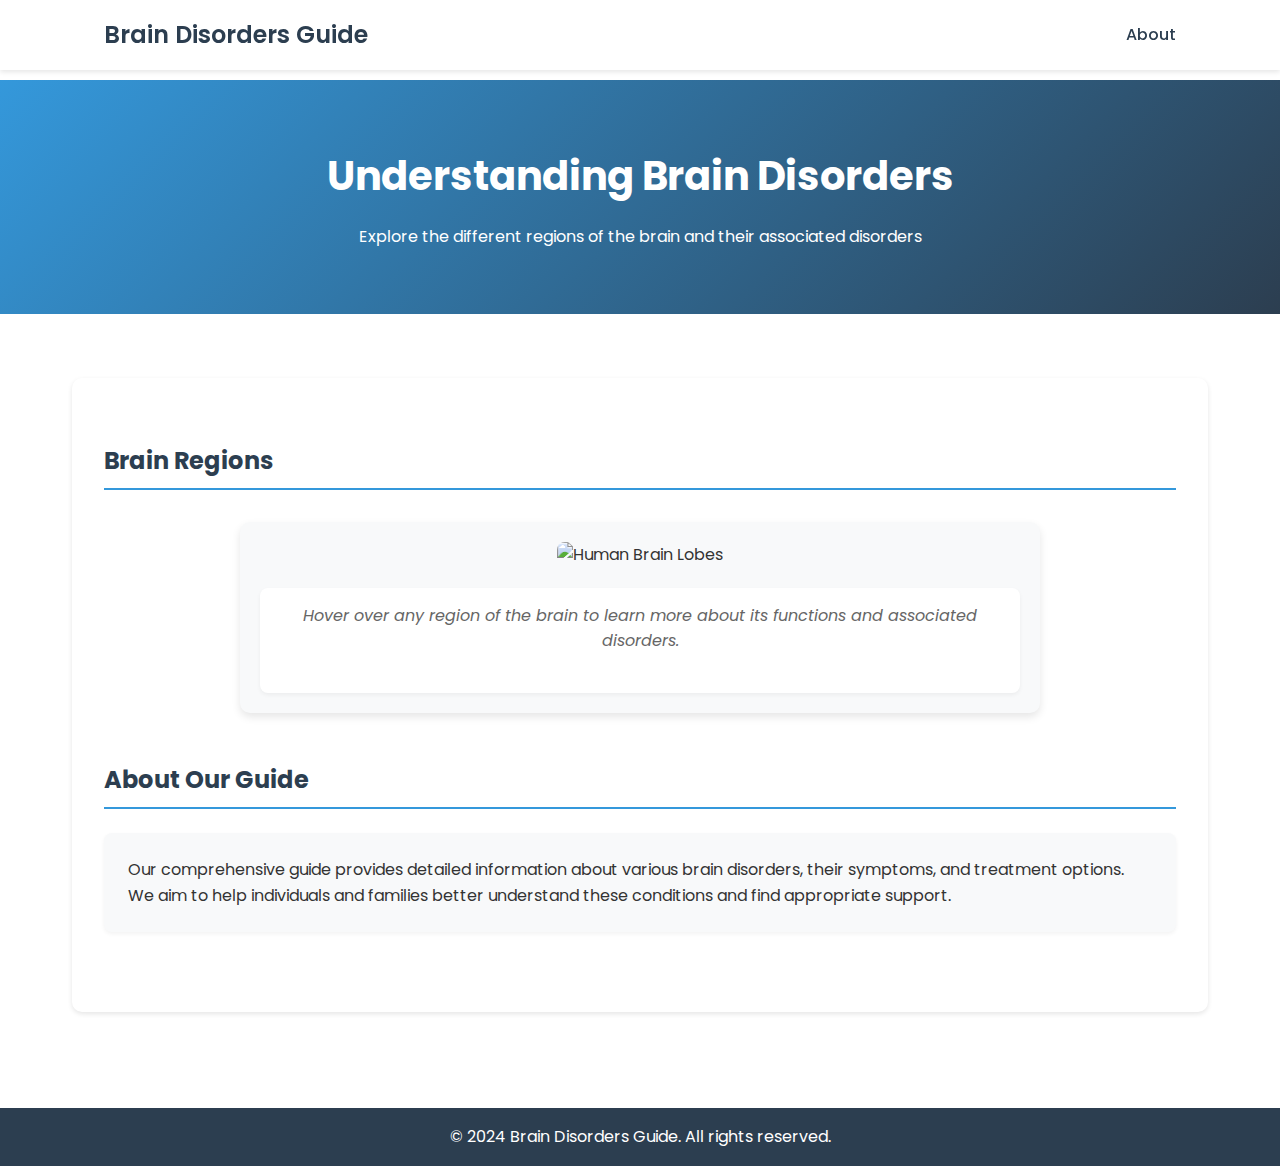
==== index.html @ 3970ced7 "Add files via upload" ====
<!DOCTYPE html>
<html lang="en">
<head>
    <meta charset="UTF-8">
    <meta name="viewport" content="width=device-width, initial-scale=1.0">
    <title>Brain Disorders Guide</title>
    <link rel="stylesheet" href="styles.css">
    <link href="https://fonts.googleapis.com/css2?family=Poppins:wght@300;400;500;600&display=swap" rel="stylesheet">
</head>
<body>
    <header>
        <nav>
            <div class="logo">Brain Disorders Guide</div>
            <ul class="nav-links">
                <li><a href="#about">About</a></li>
            </ul>
        </nav>
    </header>

    <main>
        <section class="hero fade-in">
            <h1>Understanding Brain Disorders</h1>
            <p>Explore the different regions of the brain and their associated disorders</p>
        </section>

        <section class="content">
            <div class="container">
                <div class="info-section fade-in">
                    <h2>Brain Regions</h2>
                    <div class="brain-container">
                        <img src="images/brain.png" alt="Human Brain Lobes" class="brain-image" usemap="#brainmap">
                        <map name="brainmap">
                            <area target="" alt="Frontal Lobe" title="Frontal Lobe" href="frontal.html" coords="33,144,316,29,273,20,201,31,114,64,62,100,42,125,274,59,84,307,56,295,32,274,22,232,15,189,39,126,38,129,314,30,275,56,277,84,245,192,186,222,164,262,140,301,99,307,62,302" shape="poly">
                            <area target="" alt="Parietal Lobe" title="Parietal Lobe" href="parietal.html" coords="325,26,364,29,425,51,459,82,480,95,503,130,459,192,318,169,270,185,250,185,275,89,278,55" shape="poly">
                            <area target="" alt="Temporal Lobe" title="Temporal Lobe" href="temporal.html" coords="276,184,316,168,465,192,471,219,444,262,424,279,395,300,323,307,281,327,258,346,213,354,184,345,143,303,179,230,212,207" shape="poly">
                            <area target="" alt="Occipital Lobe" title="Occipital Lobe" href="occipital.html" coords="509,225,509,194,536,186,548,201,545,229,539,264,511,283,472,286,439,289,420,282,470,225,466,183,485,155,510,137,524,162,536,182" shape="poly">
                        </map>
                        <div class="lobe-info">
                            <p>Hover over any region of the brain to learn more about its functions and associated disorders.</p>
                        </div>
                    </div>
                </div>

                <div class="info-section fade-in">
                    <h2>About Our Guide</h2>
                    <div class="info-card slide-in-right">
                        <p>Our comprehensive guide provides detailed information about various brain disorders, their symptoms, and treatment options. We aim to help individuals and families better understand these conditions and find appropriate support.</p>
                    </div>
                </div>
            </div>
        </section>
    </main>

    <footer>
        <p>&copy; 2024 Brain Disorders Guide. All rights reserved.</p>
    </footer>

    <script src="script.js"></script>
</body>
</html>
---- styles.css ----
* {
    margin: 0;
    padding: 0;
    box-sizing: border-box;
}

body {
    font-family: 'Poppins', sans-serif;
    line-height: 1.6;
    color: #333;
}

header {
    background-color: #fff;
    box-shadow: 0 2px 5px rgba(0,0,0,0.1);
    position: fixed;
    width: 100%;
    top: 0;
    z-index: 1000;
}

nav {
    display: flex;
    justify-content: space-between;
    align-items: center;
    padding: 1rem 5%;
    max-width: 1200px;
    margin: 0 auto;
}

.logo {
    font-size: 1.5rem;
    font-weight: 600;
    color: #2c3e50;
}

.nav-links {
    display: flex;
    list-style: none;
    gap: 2rem;
}

.nav-links a {
    text-decoration: none;
    color: #2c3e50;
    font-weight: 500;
    transition: color 0.3s ease;
}

.nav-links a:hover {
    color: #3498db;
}

main {
    margin-top: 80px;
}

.hero {
    background: linear-gradient(135deg, #3498db, #2c3e50);
    color: white;
    text-align: center;
    padding: 4rem 2rem;
}

.hero h1 {
    font-size: 2.5rem;
    margin-bottom: 1rem;
}

.brain-lobes {
    padding: 4rem 2rem;
    max-width: 1200px;
    margin: 0 auto;
}

.brain-lobes h2 {
    text-align: center;
    margin-bottom: 2rem;
    color: #2c3e50;
}

.brain-container {
    position: relative;
    max-width: 800px;
    margin: 2rem auto;
    text-align: center;
    padding: 20px;
    background-color: #f8f9fa;
    border-radius: 10px;
    box-shadow: 0 4px 8px rgba(0, 0, 0, 0.1);
}

.brain-image {
    max-width: 100%;
    height: auto;
    cursor: pointer;
    border-radius: 8px;
    transition: transform 0.3s ease;
}

.brain-image:hover {
    transform: scale(1.02);
}

area {
    cursor: pointer;
    outline: none;
}

area:hover {
    opacity: 0.7;
}

.lobe-info {
    margin-top: 20px;
    padding: 15px;
    background-color: #fff;
    border-radius: 8px;
    box-shadow: 0 2px 4px rgba(0, 0, 0, 0.05);
}

.lobe-info p {
    margin: 0;
    color: #666;
    font-style: italic;
}

.lobe-links {
    display: none;
}

.about, .contact {
    padding: 4rem 2rem;
    max-width: 800px;
    margin: 0 auto;
}

.about h2, .contact h2 {
    text-align: center;
    margin-bottom: 2rem;
    color: #2c3e50;
}

#contact-form {
    display: flex;
    flex-direction: column;
    gap: 1rem;
}

#contact-form input,
#contact-form textarea {
    padding: 0.8rem;
    border: 1px solid #ddd;
    border-radius: 5px;
    font-family: inherit;
}

#contact-form textarea {
    height: 150px;
    resize: vertical;
}

#contact-form button {
    background-color: #3498db;
    color: white;
    padding: 1rem;
    border: none;
    border-radius: 5px;
    cursor: pointer;
    font-weight: 500;
    transition: background-color 0.3s ease;
}

#contact-form button:hover {
    background-color: #2980b9;
}

footer {
    background-color: #2c3e50;
    color: white;
    text-align: center;
    padding: 1rem;
    margin-top: 2rem;
}

@media (max-width: 768px) {
    .nav-links {
        display: none;
    }
    
    .hero h1 {
        font-size: 2rem;
    }
    
    .lobe-links {
        position: static;
        flex-direction: column;
        gap: 1rem;
        margin-top: 2rem;
    }
}

/* Additional styles for specific pages */
.content {
    padding: 4rem 2rem;
    max-width: 1200px;
    margin: 0 auto;
}

.container {
    background-color: #fff;
    padding: 2rem;
    border-radius: 10px;
    box-shadow: 0 2px 5px rgba(0,0,0,0.1);
}

.container h2 {
    color: #2c3e50;
    margin: 2rem 0 1rem;
}

.container p {
    margin-bottom: 1.5rem;
}

.container ul {
    margin-left: 2rem;
    margin-bottom: 1.5rem;
}

.container li {
    margin-bottom: 0.5rem;
}

.disorders-grid {
    display: grid;
    grid-template-columns: repeat(auto-fit, minmax(300px, 1fr));
    gap: 2rem;
    margin: 2rem 0;
    justify-content: center;
}

.disorder-card {
    background: white;
    padding: 2rem;
    border-radius: 12px;
    box-shadow: 0 4px 20px rgba(0,0,0,0.1);
    transition: transform 0.3s ease, box-shadow 0.3s ease;
    width: 100%;
    max-width: 400px;
    margin: 0 auto;
    text-align: center;
}

.disorder-card:hover {
    transform: translateY(-5px);
    box-shadow: 0 6px 25px rgba(0,0,0,0.15);
}

.disorder-card h3 {
    color: #333;
    margin-bottom: 1rem;
    font-size: 1.5rem;
}

.disorder-logo {
    width: 100%;
    max-width: 150px;
    height: auto;
    margin: 1rem auto;
    display: block;
}

.disorder-card p {
    margin-bottom: 1rem;
    font-size: 0.9rem;
}

.disorder-card ul {
    margin-left: 1.5rem;
    margin-bottom: 0;
}

.disorder-card li {
    margin-bottom: 0.3rem;
    font-size: 0.9rem;
}

@media (max-width: 768px) {
    .container {
        padding: 1rem;
    }
    
    .disorders-grid {
        grid-template-columns: 1fr;
    }
    
    .disorder-card {
        max-width: 100%;
    }
}

.tooltip {
    position: fixed;
    background-color: rgba(52, 152, 219, 0.9);
    color: white;
    padding: 0.5rem 1rem;
    border-radius: 5px;
    font-size: 0.9rem;
    pointer-events: none;
    z-index: 1000;
    box-shadow: 0 2px 4px rgba(0,0,0,0.2);
    transition: opacity 0.3s ease;
}

.learn-more {
    display: inline-block;
    margin-top: 1rem;
    padding: 0.8rem 1.5rem;
    background-color: #4CAF50;
    color: white;
    text-decoration: none;
    border-radius: 6px;
    transition: background-color 0.3s ease;
}

.learn-more:hover {
    background-color: #45a049;
}

.characteristics-grid,
.treatment-grid {
    display: grid;
    grid-template-columns: repeat(auto-fit, minmax(250px, 1fr));
    gap: 2rem;
    margin: 2rem 0;
}

.characteristic-card,
.treatment-card {
    background-color: #f8f9fa;
    padding: 1.5rem;
    border-radius: 8px;
    box-shadow: 0 2px 4px rgba(0,0,0,0.05);
    transition: transform 0.3s ease;
}

.characteristic-card:hover,
.treatment-card:hover {
    transform: translateY(-5px);
}

.characteristic-card h3,
.treatment-card h3 {
    color: #3498db;
    margin-bottom: 1rem;
}

.resources {
    background-color: #f8f9fa;
    padding: 1.5rem;
    border-radius: 8px;
    margin-top: 2rem;
}

.resources ul {
    list-style: none;
    padding: 0;
}

.resources li {
    margin: 0.5rem 0;
}

.resources a {
    color: #3498db;
    text-decoration: none;
    transition: color 0.3s ease;
}

.resources a:hover {
    color: #2980b9;
}

.info-section {
    margin-bottom: 3rem;
}

.info-section h2 {
    color: #2c3e50;
    margin-bottom: 1.5rem;
    padding-bottom: 0.5rem;
    border-bottom: 2px solid #3498db;
}

.info-grid {
    display: grid;
    grid-template-columns: repeat(auto-fit, minmax(300px, 1fr));
    gap: 1.5rem;
}

.info-card {
    background-color: #f8f9fa;
    padding: 1.5rem;
    border-radius: 8px;
    box-shadow: 0 2px 4px rgba(0,0,0,0.05);
    transition: transform 0.3s ease;
}

.info-card:hover {
    transform: translateY(-5px);
}

.info-card h3 {
    color: #3498db;
    margin-bottom: 1rem;
    font-size: 1.2rem;
}

.info-card ul {
    list-style: none;
    padding: 0;
    margin: 0;
}

.info-card li {
    margin-bottom: 0.5rem;
    padding-left: 1.5rem;
    position: relative;
}

.info-card li:before {
    content: "•";
    color: #3498db;
    position: absolute;
    left: 0;
}

.info-card p {
    margin: 0;
    line-height: 1.6;
}

@media (max-width: 768px) {
    .info-grid {
        grid-template-columns: 1fr;
    }
}

/* Scroll Animation Styles */
.fade-in {
    opacity: 0;
    transform: translateY(20px);
    transition: opacity 0.6s ease-out, transform 0.6s ease-out;
}

.fade-in.visible {
    opacity: 1;
    transform: translateY(0);
}

.slide-in-left {
    opacity: 0;
    transform: translateX(-50px);
    transition: opacity 0.6s ease-out, transform 0.6s ease-out;
}

.slide-in-left.visible {
    opacity: 1;
    transform: translateX(0);
}

.slide-in-right {
    opacity: 0;
    transform: translateX(50px);
    transition: opacity 0.6s ease-out, transform 0.6s ease-out;
}

.slide-in-right.visible {
    opacity: 1;
    transform: translateX(0);
}

/* Add animation delay for staggered effects */
.delay-1 { transition-delay: 0.2s; }
.delay-2 { transition-delay: 0.4s; }
.delay-3 { transition-delay: 0.6s; }

/* Quiz Popup Styles */
.quiz-popup {
    display: none;
    position: fixed;
    bottom: 20px;
    right: 20px;
    background: white;
    padding: 2rem;
    border-radius: 12px;
    box-shadow: 0 4px 20px rgba(0,0,0,0.15);
    max-width: 500px;
    z-index: 1000;
    animation: slideIn 0.5s ease-out;
}

.quiz-popup.visible {
    display: block;
}

.quiz-popup h3 {
    color: #2c3e50;
    margin-bottom: 1.5rem;
    font-size: 1.5rem;
}

.quiz-popup p {
    color: #666;
    margin-bottom: 1.5rem;
    line-height: 1.6;
}

.quiz-popup button {
    background: #3498db;
    color: white;
    border: none;
    padding: 0.8rem 1.5rem;
    border-radius: 6px;
    cursor: pointer;
    font-size: 1rem;
    transition: background 0.3s ease;
}

.quiz-popup button:hover {
    background: #2980b9;
}

.quiz-popup .close-btn {
    position: absolute;
    top: 1rem;
    right: 1rem;
    background: none;
    border: none;
    font-size: 1.5rem;
    cursor: pointer;
    color: #666;
    padding: 0.5rem;
}

.quiz-popup .close-btn:hover {
    color: #2c3e50;
}

@keyframes slideIn {
    from {
        transform: translateX(100%);
        opacity: 0;
    }
    to {
        transform: translateX(0);
        opacity: 1;
    }
}

/* Quiz Modal Styles */
.quiz-modal {
    display: none;
    position: fixed;
    top: 0;
    left: 0;
    width: 100%;
    height: 100%;
    background: rgba(0,0,0,0.5);
    z-index: 1001;
    animation: fadeIn 0.3s ease-out;
}

.quiz-modal.visible {
    display: block;
}

.quiz-content {
    position: relative;
    background: white;
    width: 90%;
    max-width: 600px;
    margin: 2rem auto;
    padding: 2rem;
    border-radius: 12px;
    box-shadow: 0 4px 20px rgba(0,0,0,0.15);
    animation: slideUp 0.5s ease-out;
}

.quiz-content h2 {
    color: #2c3e50;
    margin-bottom: 1.5rem;
    text-align: center;
}

.question {
    margin-bottom: 2rem;
    padding: 1rem;
    background: #f8f9fa;
    border-radius: 8px;
}

.question h3 {
    color: #2c3e50;
    margin-bottom: 1rem;
}

.options {
    display: grid;
    gap: 1rem;
}

.option {
    padding: 1rem;
    background: white;
    border: 2px solid #e9ecef;
    border-radius: 6px;
    cursor: pointer;
    transition: all 0.3s ease;
}

.option:hover {
    border-color: #3498db;
    background: #f8f9fa;
}

.option.selected {
    border-color: #3498db;
    background: #e3f2fd;
}

.option.correct {
    border-color: #2ecc71;
    background: #e8f5e9;
}

.option.incorrect {
    border-color: #e74c3c;
    background: #fde8e8;
}

.explanation {
    margin-top: 1rem;
    padding: 1rem;
    background: #f8f9fa;
    border-radius: 6px;
    display: none;
}

.explanation.visible {
    display: block;
}

.quiz-controls {
    display: flex;
    justify-content: space-between;
    margin-top: 2rem;
}

.quiz-controls button {
    padding: 0.8rem 1.5rem;
    border: none;
    border-radius: 6px;
    cursor: pointer;
    font-size: 1rem;
    transition: background 0.3s ease;
}

.next-btn {
    background: #3498db;
    color: white;
}

.next-btn:hover {
    background: #2980b9;
}

.next-btn:disabled {
    background: #bdc3c7;
    cursor: not-allowed;
}

@keyframes fadeIn {
    from { opacity: 0; }
    to { opacity: 1; }
}

@keyframes slideUp {
    from {
        transform: translateY(50px);
        opacity: 0;
    }
    to {
        transform: translateY(0);
        opacity: 1;
    }
}

.quiz-thank-you {
    display: none;
    text-align: center;
    margin: 20px 0;
    padding: 15px;
    background-color: #f8f9fa;
    border-radius: 8px;
    color: #333;
}

.quiz-close {
    display: none;
    margin: 20px auto;
    padding: 10px 20px;
    background-color: #4CAF50;
    color: white;
    border: none;
    border-radius: 4px;
    cursor: pointer;
    font-size: 16px;
    transition: background-color 0.3s;
}

.quiz-close:hover {
    background-color: #45a049;
}

.quiz-results {
    display: none;
    text-align: center;
    margin: 20px 0;
}

.quiz-results h3 {
    color: #333;
    margin-bottom: 10px;
}

.quiz-results p {
    font-size: 18px;
    color: #666;
}
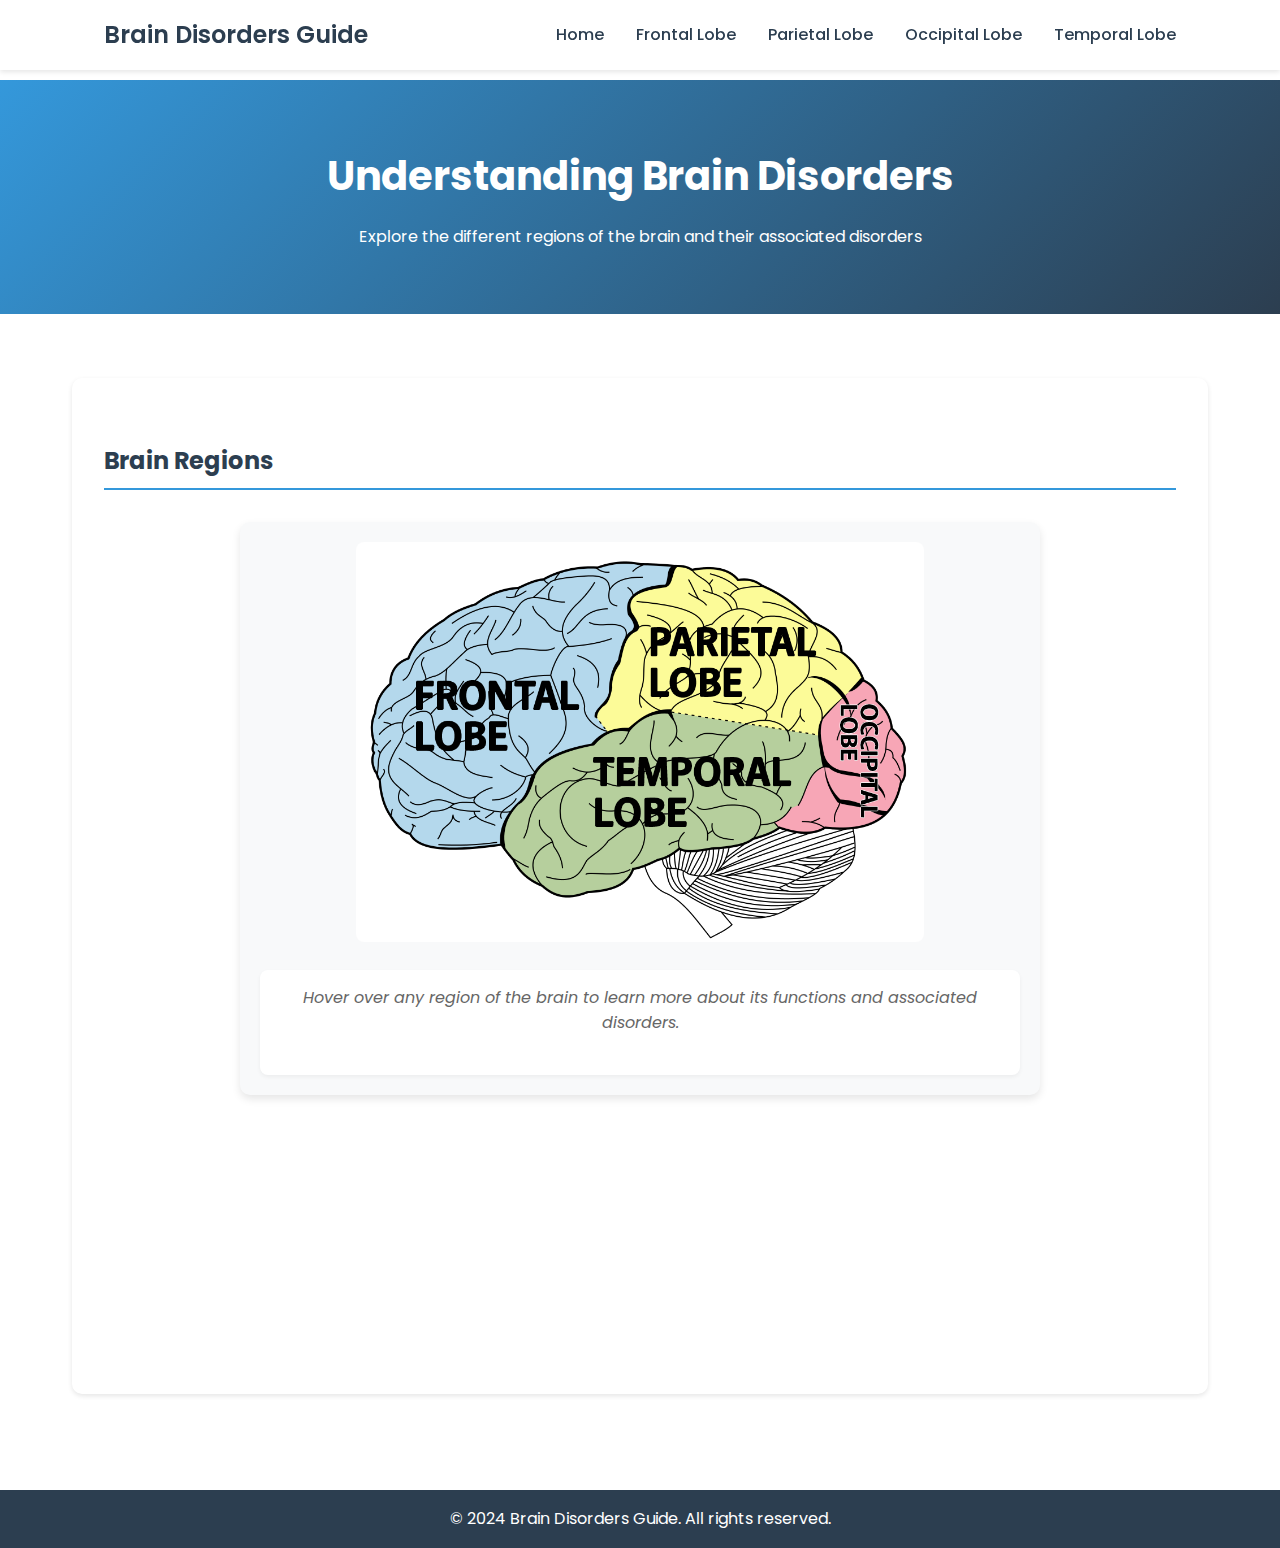
==== commit 652d4183: "Update index.html" ====
--- a/index.html
+++ b/index.html
@@ -12,7 +12,11 @@
         <nav>
             <div class="logo">Brain Disorders Guide</div>
             <ul class="nav-links">
-                <li><a href="#about">About</a></li>
+                <li><a href="index.html">Home</a></li>
+                <li><a href="frontal.html">Frontal Lobe</a></li>
+                <li><a href="parietal.html">Parietal Lobe</a></li>
+                <li><a href="occipital.html">Occipital Lobe</a></li>
+                <li><a href="temporal.html">Temporal Lobe</a></li>
             </ul>
         </nav>
     </header>
@@ -57,4 +61,4 @@
 
     <script src="script.js"></script>
 </body>
-</html> +</html> 
